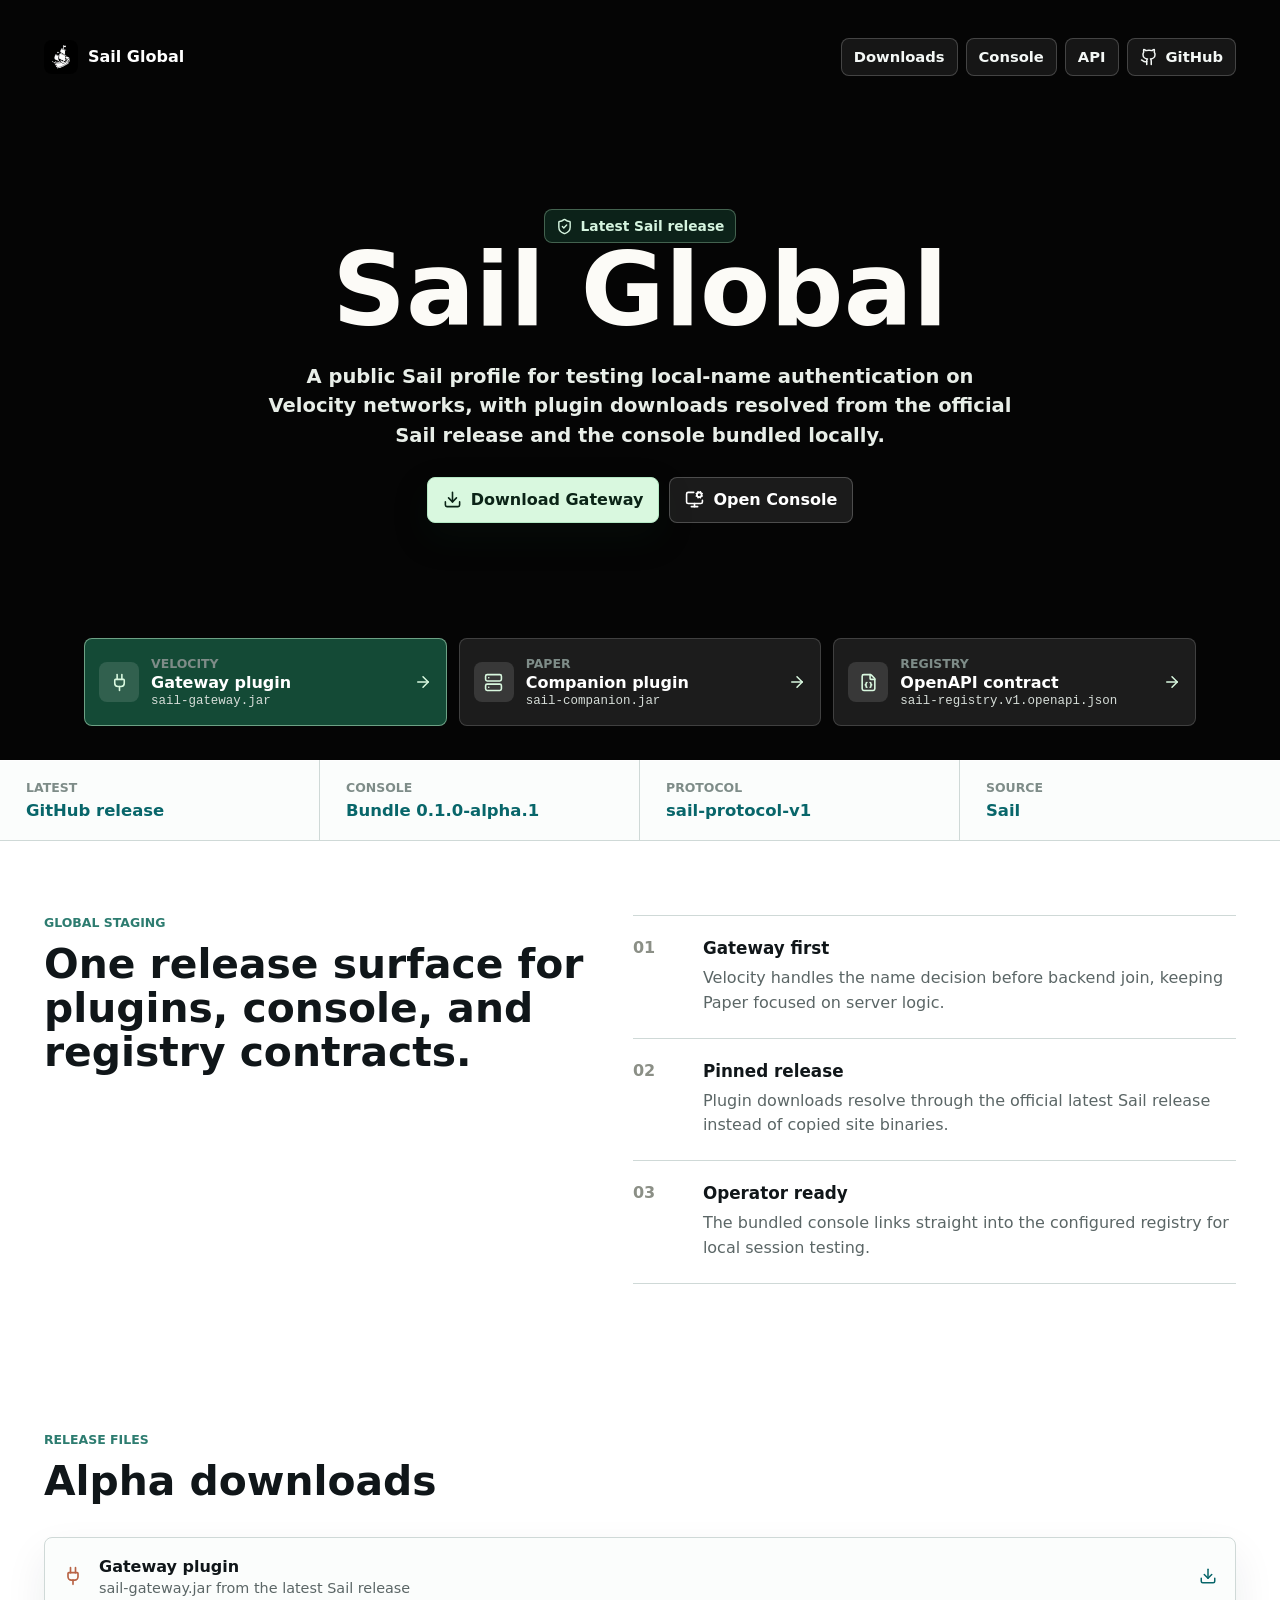
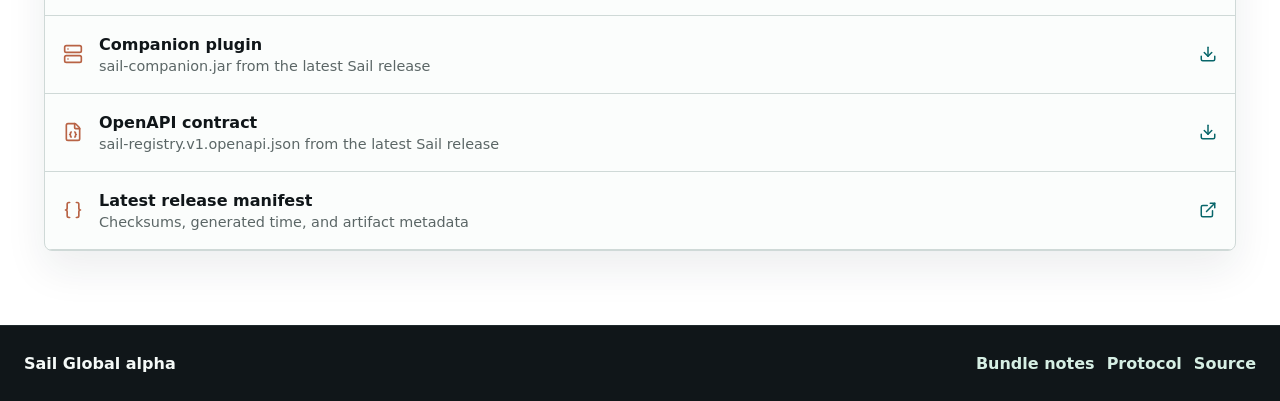
==== index.html @ 09963b5d "chore: move Global console route" ====
<!doctype html>
<html lang="en">
  <head>
    <meta charset="utf-8">
    <meta name="viewport" content="width=device-width, initial-scale=1">
    <title>Sail Global Alpha</title>
    <meta
      name="description"
      content="Sail Global alpha downloads, console link, registry API contract, and release manifest."
    >
    <script type="module" crossorigin src="./assets/index-FgKorI_f.js"></script>
    <link rel="stylesheet" crossorigin href="./assets/index-DKGaDXfi.css">
  </head>
  <body>
    <div id="root"></div>
  </body>
</html>
---- assets/index-DKGaDXfi.css ----
:root{color:#101619;--ink:#101619;--muted:#5b6666;--panel:#fbfdfc;--line:#cfd9d7;--teal:#08666a;--teal-strong:#064f54;--mint:#d9f8df;--rust:#b86345;--amber:#d1a443;font-synthesis:none;text-rendering:optimizelegibility;background:#fff;font-family:Inter,ui-sans-serif,system-ui,-apple-system,BlinkMacSystemFont,Segoe UI,sans-serif}*{box-sizing:border-box}html{scroll-behavior:smooth}body{min-width:320px;margin:0}a{color:inherit}button,input,textarea,select{font:inherit}.site-shell{background:#fff;min-height:100vh}.hero{color:#fcfbf7;isolation:isolate;background:#050505;min-height:760px;display:grid;position:relative;overflow:hidden}.navbar{justify-content:space-between;align-items:center;gap:20px;width:min(100%,1240px);margin:0 auto;padding:22px 24px;display:flex}.brand,.nav-links a,.hero-actions a,.download-tile,.release-strip a,.download-table a,.footer a{text-decoration:none}.brand{color:#fff;align-items:center;gap:10px;min-width:0;font-weight:820;display:inline-flex}.brand-logo{object-fit:cover;border-radius:8px;width:34px;height:34px}.nav-links{flex-wrap:wrap;justify-content:flex-end;gap:8px;display:flex}.nav-links a{color:#f4f8f6;background:#ffffff12;border:1px solid #fff3;border-radius:8px;justify-content:center;align-items:center;gap:8px;min-height:38px;padding:8px 12px;font-size:.92rem;font-weight:780;display:inline-flex}.nav-links a:hover,.nav-links a:focus-visible,.hero-actions a:hover,.hero-actions a:focus-visible,.download-tile:hover,.download-tile:focus-visible,.release-strip a:hover,.release-strip a:focus-visible,.download-table a:hover,.download-table a:focus-visible{outline:none;transform:translateY(-1px)}.hero-center{text-align:center;align-self:center;justify-items:center;width:min(100%,980px);margin:0 auto;padding:80px 24px 68px;display:grid}.release-chip{color:#d5f4df;background:#17463475;border:1px solid #aedeb857;border-radius:8px;align-items:center;gap:8px;min-height:34px;padding:7px 11px;font-size:.86rem;font-weight:820;display:inline-flex}h1,h2,h3,p{margin-top:0}h1{margin-bottom:0;font-size:6.4rem;line-height:.92}h2{margin-bottom:0;font-size:2.55rem;line-height:1.08}h3{margin-bottom:0;font-size:1.05rem}.hero-copy{color:#e8eee8;max-width:760px;margin:24px 0 0;font-size:1.22rem;font-weight:680;line-height:1.52}.hero-actions{flex-wrap:wrap;justify-content:center;gap:10px;margin-top:26px;display:flex}.hero-actions a{border-radius:8px;justify-content:center;align-items:center;gap:9px;min-height:46px;padding:11px 15px;font-weight:820;display:inline-flex}.primary-action{background:var(--mint);color:#0b2417;border:1px solid #b4e7c3;box-shadow:0 14px 34px #0b241738}.secondary-action{color:#fff;background:#ffffff17;border:1px solid #ffffff38}.download-ribbon{grid-template-columns:repeat(3,minmax(0,1fr));align-self:end;gap:12px;width:min(100%,1160px);margin:0 auto;padding:0 24px 34px;display:grid}.download-tile{color:#fff;background:#ffffff18;border:1px solid #ffffff29;border-radius:8px;grid-template-columns:auto minmax(0,1fr) auto;align-items:center;gap:12px;min-width:0;min-height:88px;padding:14px;transition:border-color .16s,background .16s,transform .16s;display:grid}.primary-download{background:#195e44c7;border-color:#b5e7c58f}.download-icon{color:#d9f8df;background:#ffffff1f;border-radius:8px;place-items:center;width:40px;height:40px;display:grid}.download-meta{gap:2px;min-width:0;display:grid}.download-meta small,.eyebrow,.release-strip span{color:#7e8c88;text-transform:uppercase;font-size:.78rem;font-weight:850}.download-meta strong{text-overflow:ellipsis;white-space:nowrap;overflow:hidden}.download-meta code{overflow-wrap:anywhere;color:#d6ddd8;font-family:SFMono-Regular,Consolas,Liberation Mono,monospace;font-size:.78rem}.tile-arrow{color:#d9f8df}.release-strip{border-bottom:1px solid var(--line);background:#fbfdfcf0;grid-template-columns:repeat(4,minmax(0,1fr));display:grid;box-shadow:inset 0 1px #ffffffc2}.release-strip a{border-right:1px solid var(--line);min-width:0;color:var(--ink);gap:6px;padding:20px 26px;transition:background .16s,transform .16s;display:grid}.release-strip a:last-child{border-right:0}.release-strip strong{overflow-wrap:anywhere;color:var(--teal);font-size:1.03rem}.split-section,.download-section{gap:34px;width:min(100%,1240px);margin:0 auto;padding:74px 24px;display:grid}.split-section{grid-template-columns:minmax(0,.92fr) minmax(360px,1fr);align-items:start}.section-heading{gap:12px;max-width:720px;display:grid}.section-heading h2{color:var(--ink)}.eyebrow{color:#2d7c70;margin-bottom:0}.flow-list{border-top:1px solid var(--line);display:grid}.flow-list article{border-bottom:1px solid var(--line);grid-template-columns:52px minmax(0,1fr);gap:18px;padding:22px 0;display:grid}.flow-list article>span{color:#8b8f86;font-weight:820}.flow-list p{color:var(--muted);margin:8px 0 0;line-height:1.55}.compact-heading{max-width:620px}.download-table{border:1px solid var(--line);background:var(--panel);border-radius:8px;display:grid;overflow:hidden;box-shadow:0 18px 42px #1f2c2d14}.download-table a{border-bottom:1px solid var(--line);min-width:0;color:var(--ink);grid-template-columns:auto minmax(0,1fr) auto;align-items:center;gap:16px;padding:19px 18px;transition:background .16s,transform .16s;display:grid}.download-table a:hover,.download-table a:focus-visible{background:#f5faf8}.download-table svg:first-child{color:var(--rust)}.download-table span{gap:4px;min-width:0;display:grid}.download-table small{overflow-wrap:anywhere;color:var(--muted);font-size:.9rem}.download-table a>svg:last-child{color:var(--teal)}.footer{color:#f5faf8;background:#101619;border-top:1px solid #1e292c;justify-content:space-between;align-items:center;gap:18px;padding:28px 24px;display:flex}.footer>span{font-weight:820}.footer nav{flex-wrap:wrap;justify-content:flex-end;gap:12px;display:flex}.footer a{color:#d6efe4;font-weight:760}@media (width<=920px){h1{font-size:4.8rem}h2{font-size:2.15rem}.download-ribbon,.release-strip,.split-section{grid-template-columns:1fr}.release-strip a{border-right:0;border-bottom:1px solid var(--line)}.release-strip a:last-child{border-bottom:0}}@media (width<=620px){.hero{min-height:820px}.navbar{align-items:flex-start;padding:16px}.brand span:last-child{display:none}.nav-links{gap:6px}.nav-links a{min-height:36px;padding:7px 9px;font-size:.86rem}.nav-icon-link span{display:none}.hero-center{padding:54px 16px 42px}h1{font-size:3.7rem}h2{font-size:1.8rem}.hero-copy{font-size:1.04rem}.hero-actions,.hero-actions a,.download-tile{width:100%}.download-ribbon{padding:0 16px 26px}.download-tile{grid-template-columns:auto minmax(0,1fr)}.tile-arrow{display:none}.split-section,.download-section{padding:54px 16px}.flow-list article{grid-template-columns:1fr}.footer{display:grid}.footer nav{justify-content:flex-start}}
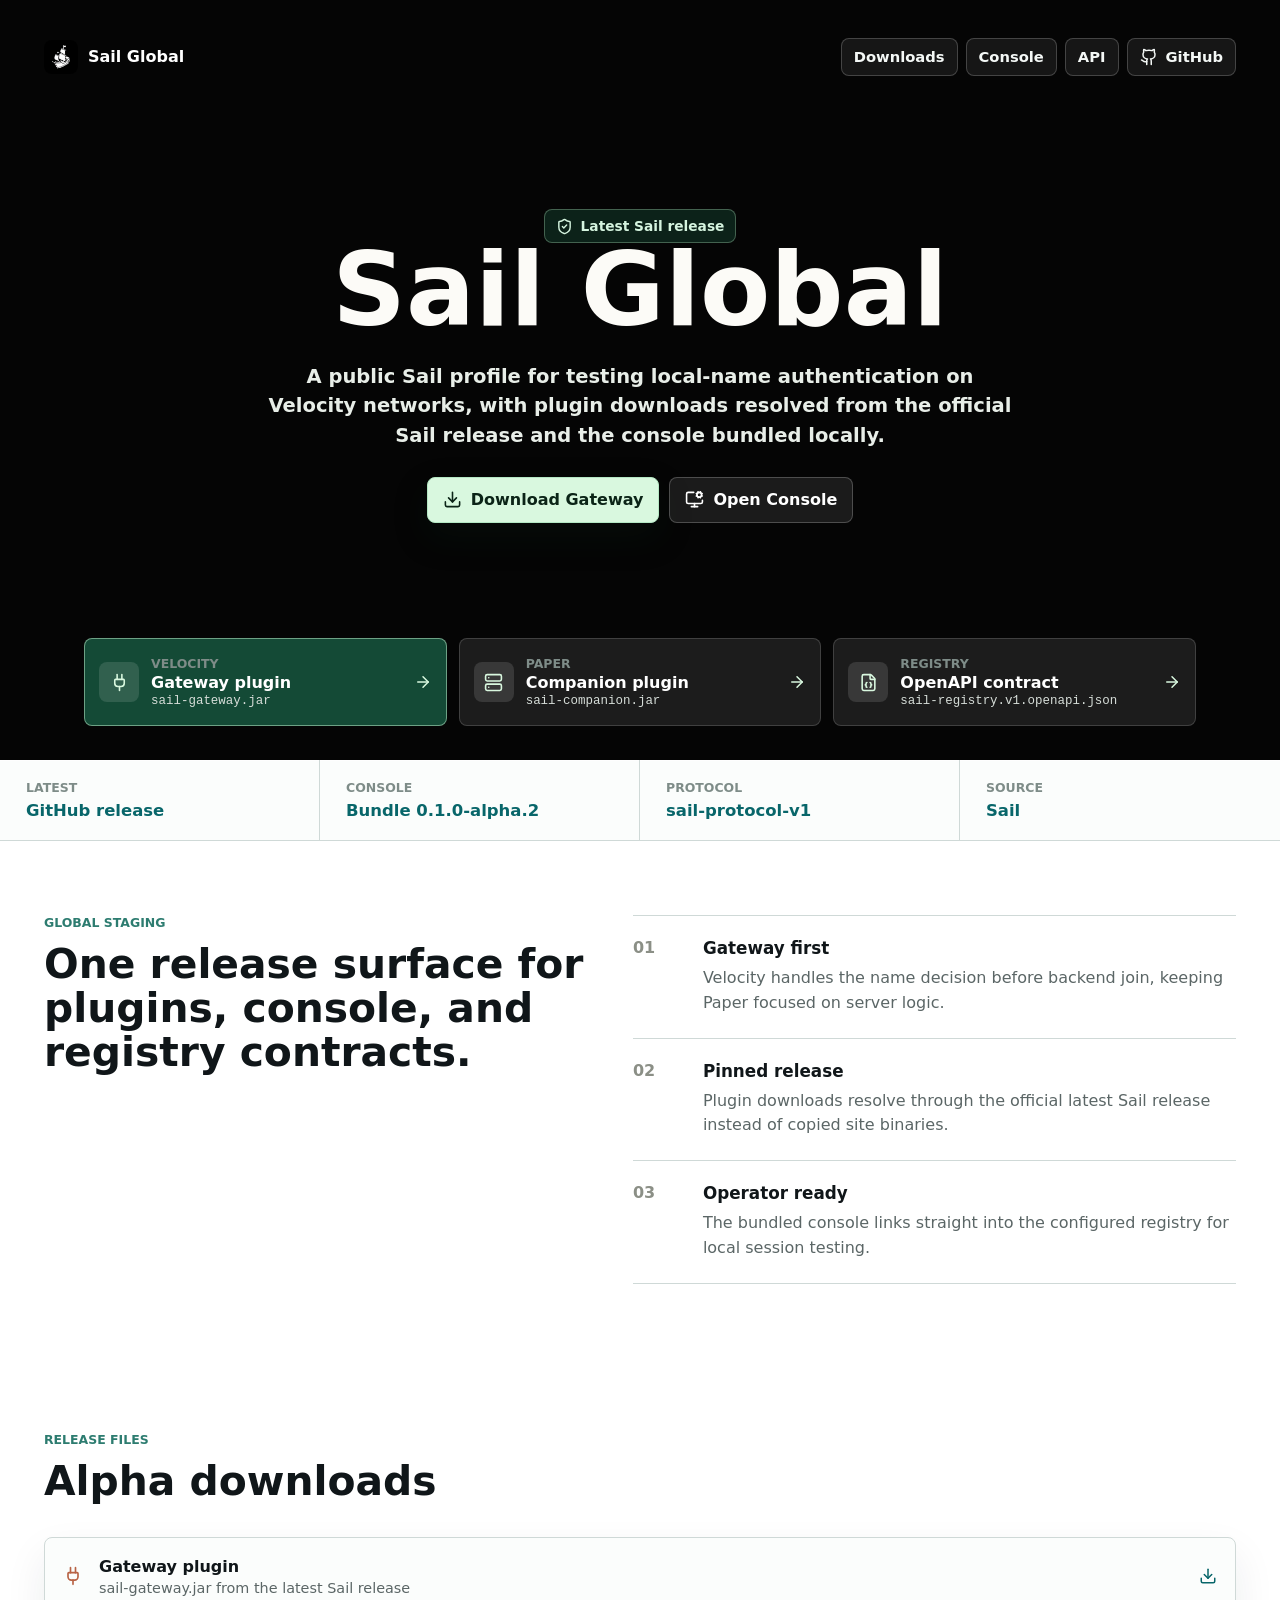
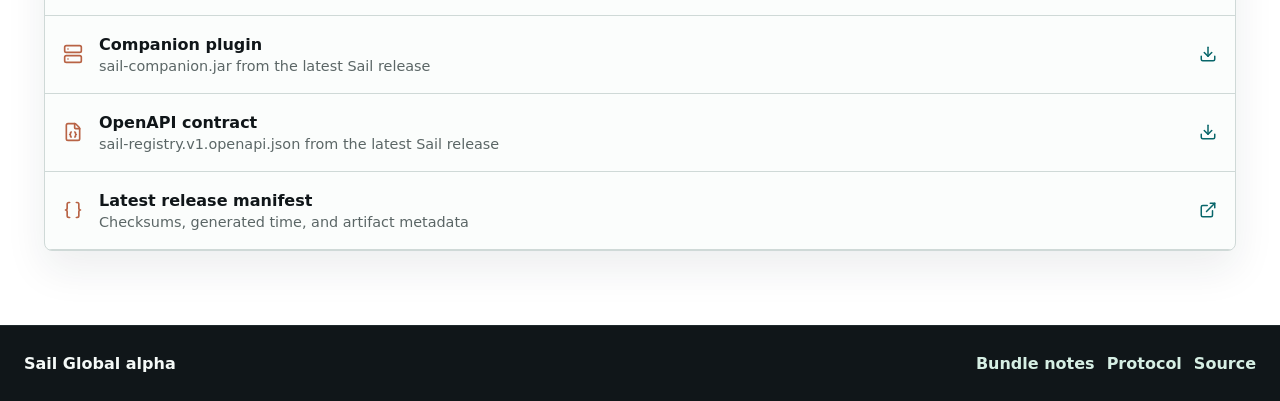
==== commit 56bda5c7: "chore: publish Sail Global alpha 2" ====
--- a/index.html
+++ b/index.html
@@ -8,7 +8,7 @@
       name="description"
       content="Sail Global alpha downloads, console link, registry API contract, and release manifest."
     >
-    <script type="module" crossorigin src="./assets/index-FgKorI_f.js"></script>
+    <script type="module" crossorigin src="./assets/index-DZH5ip3Q.js"></script>
     <link rel="stylesheet" crossorigin href="./assets/index-DKGaDXfi.css">
   </head>
   <body>
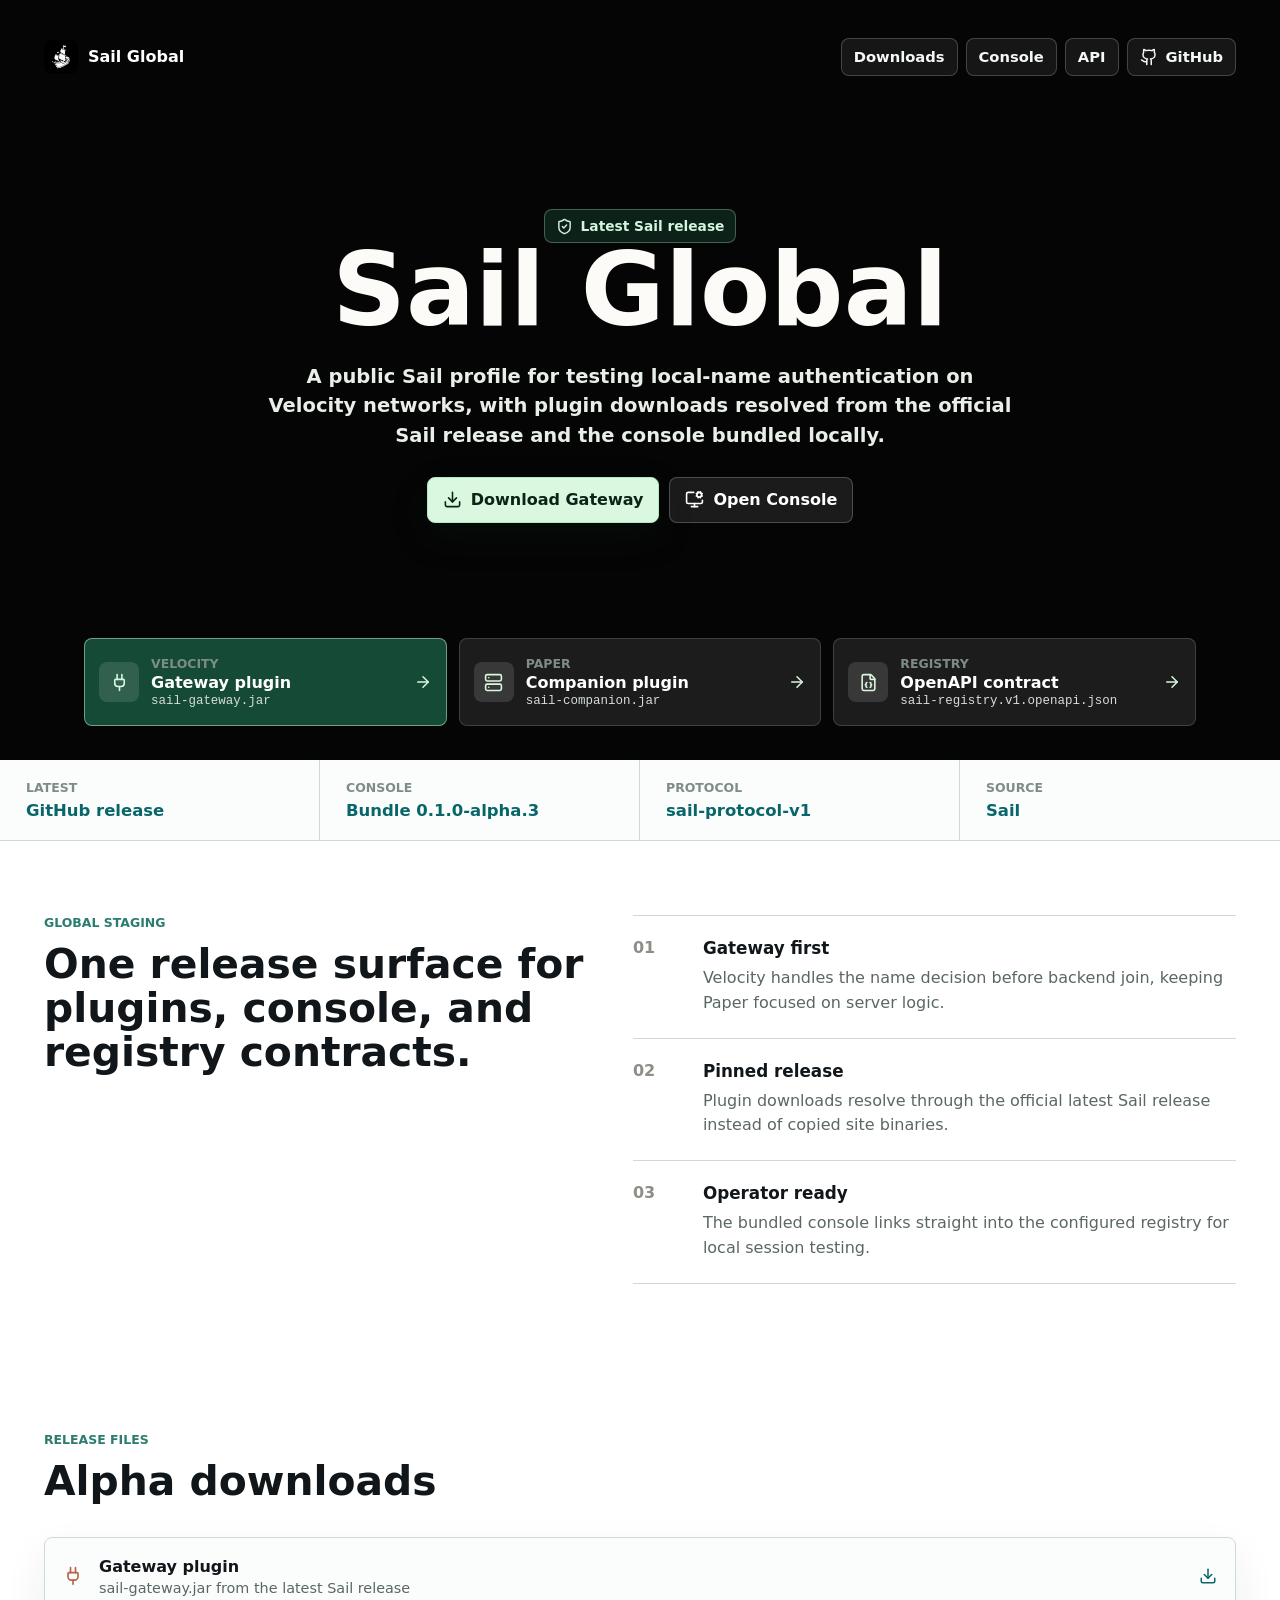
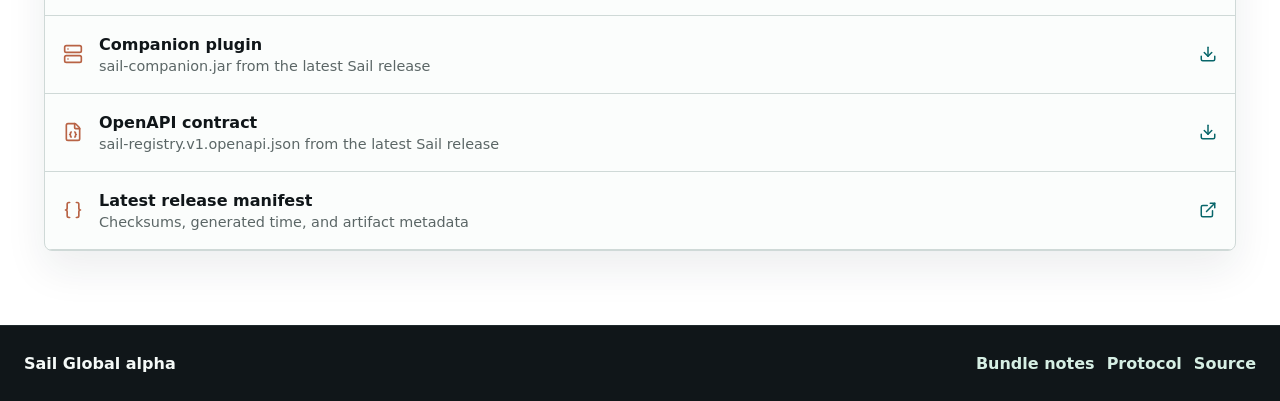
==== commit 3a7cfd20: "chore: publish Sail Global alpha 3" ====
--- a/index.html
+++ b/index.html
@@ -8,7 +8,7 @@
       name="description"
       content="Sail Global alpha downloads, console link, registry API contract, and release manifest."
     >
-    <script type="module" crossorigin src="./assets/index-DZH5ip3Q.js"></script>
+    <script type="module" crossorigin src="./assets/index-B1LOwJ4p.js"></script>
     <link rel="stylesheet" crossorigin href="./assets/index-DKGaDXfi.css">
   </head>
   <body>
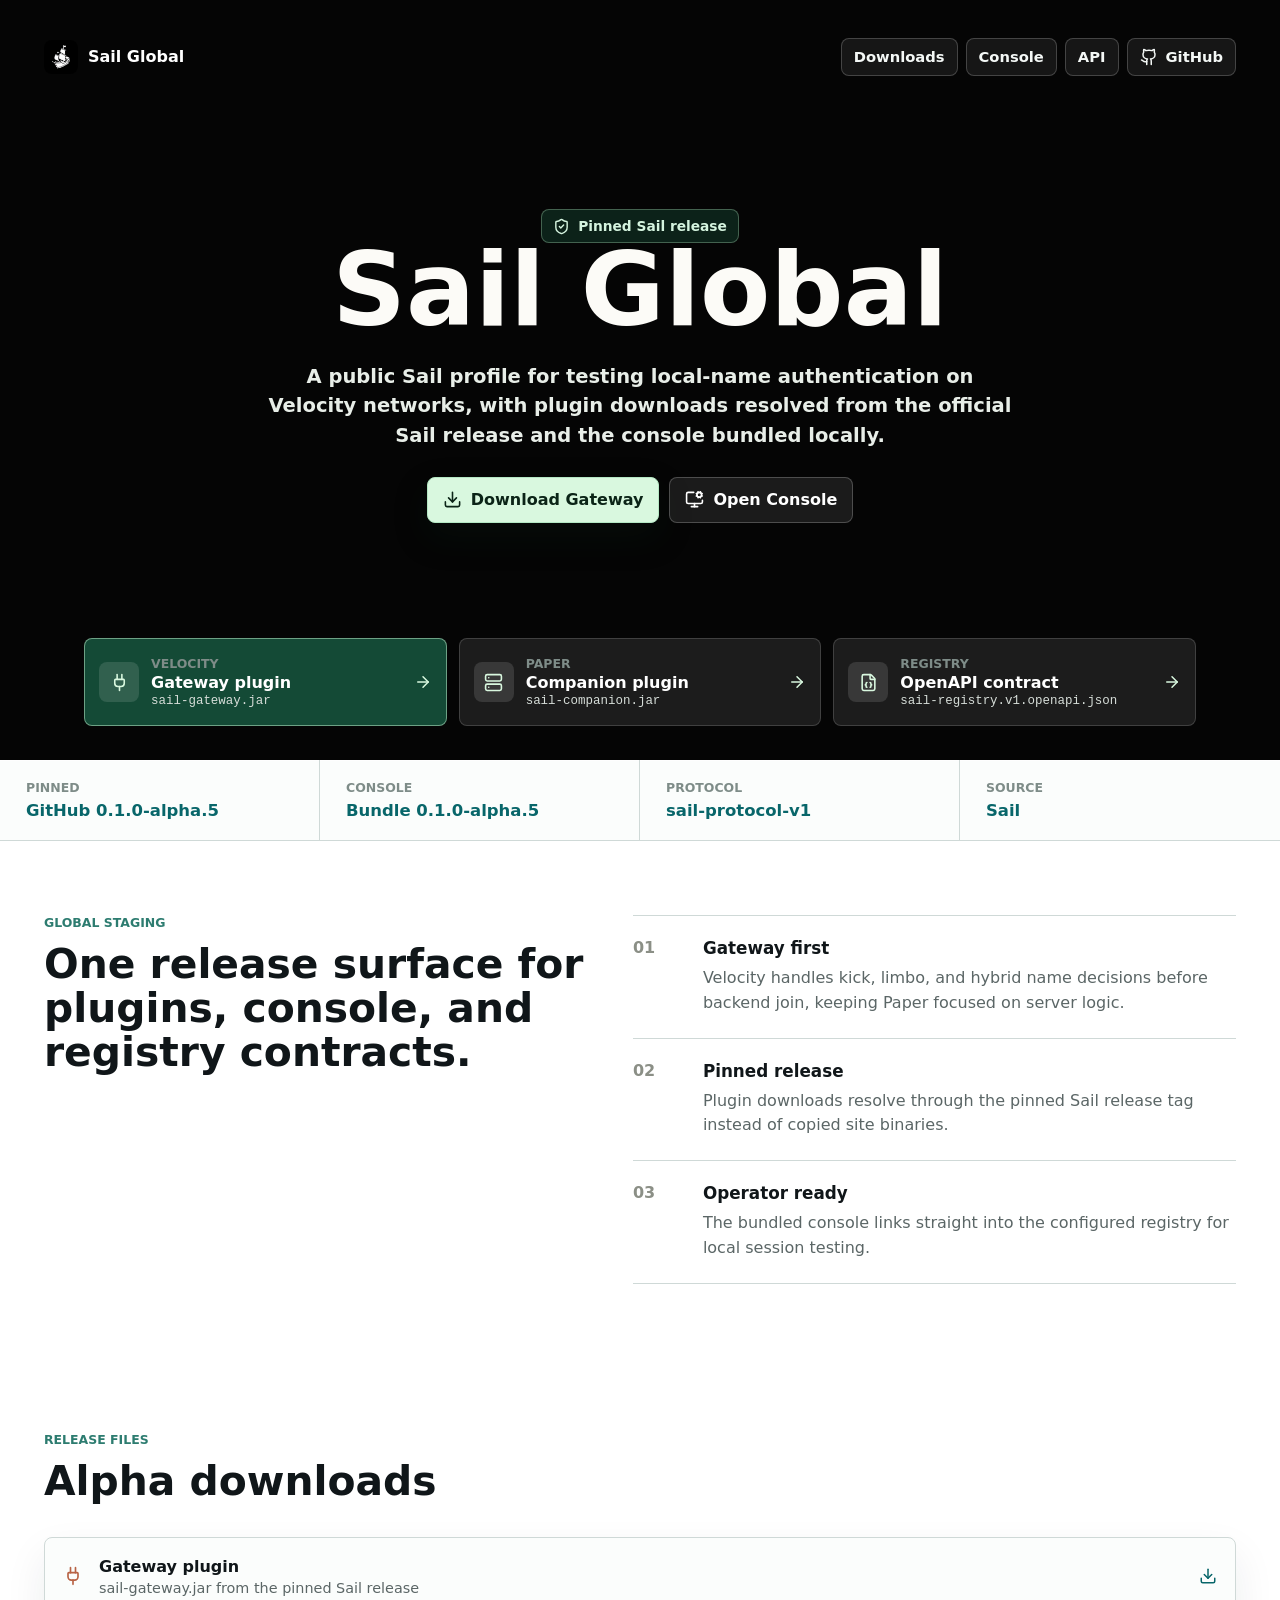
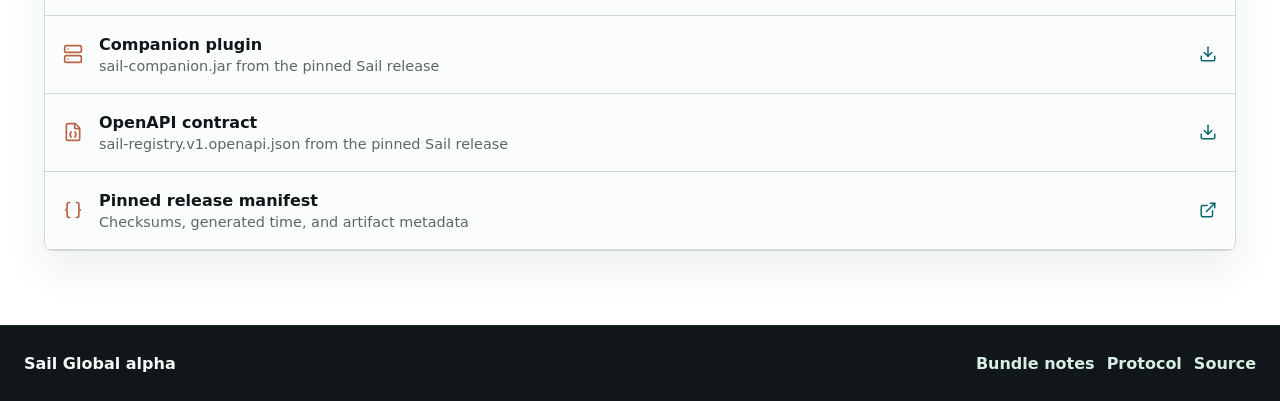
==== commit 26304a9c: "chore: refresh Sail release page" ====
--- a/index.html
+++ b/index.html
@@ -8,7 +8,7 @@
       name="description"
       content="Sail Global alpha downloads, console link, registry API contract, and release manifest."
     >
-    <script type="module" crossorigin src="./assets/index-B1LOwJ4p.js"></script>
+    <script type="module" crossorigin src="./assets/index-D1WFOIyv.js"></script>
     <link rel="stylesheet" crossorigin href="./assets/index-DKGaDXfi.css">
   </head>
   <body>
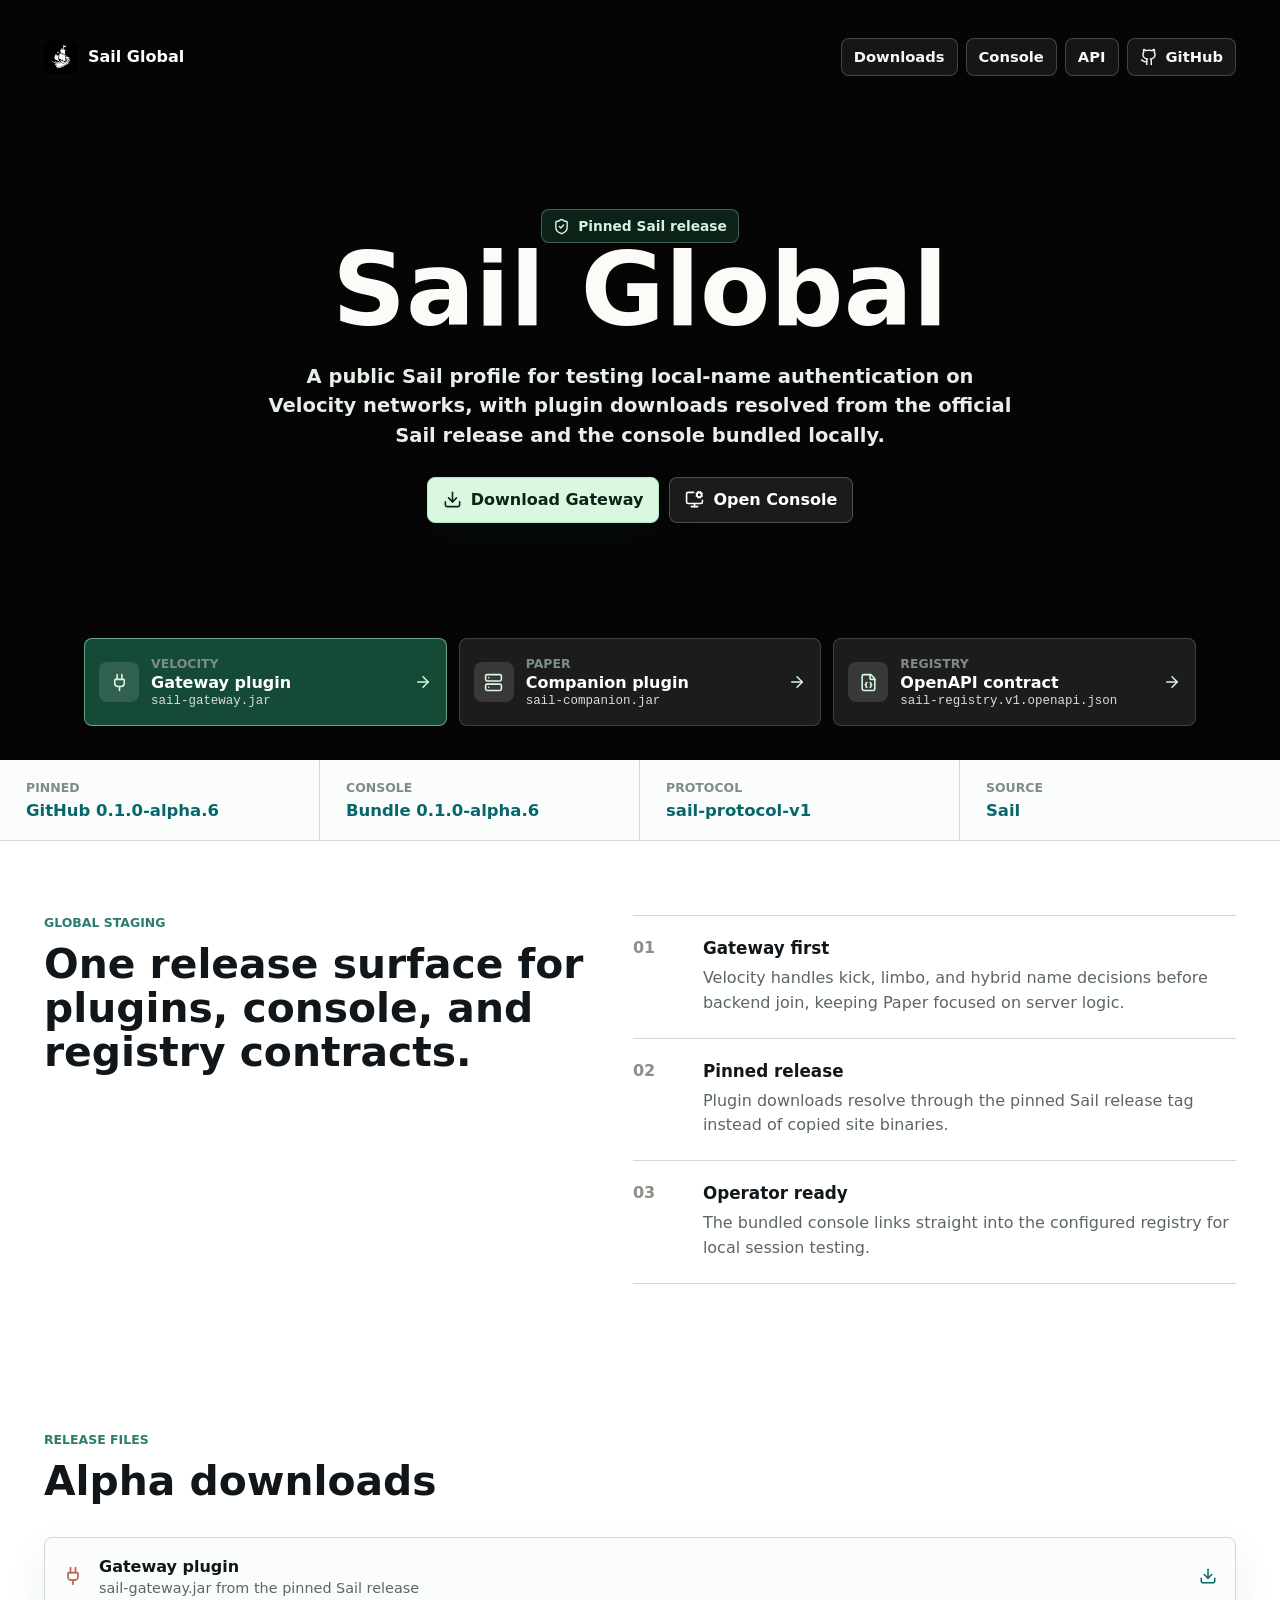
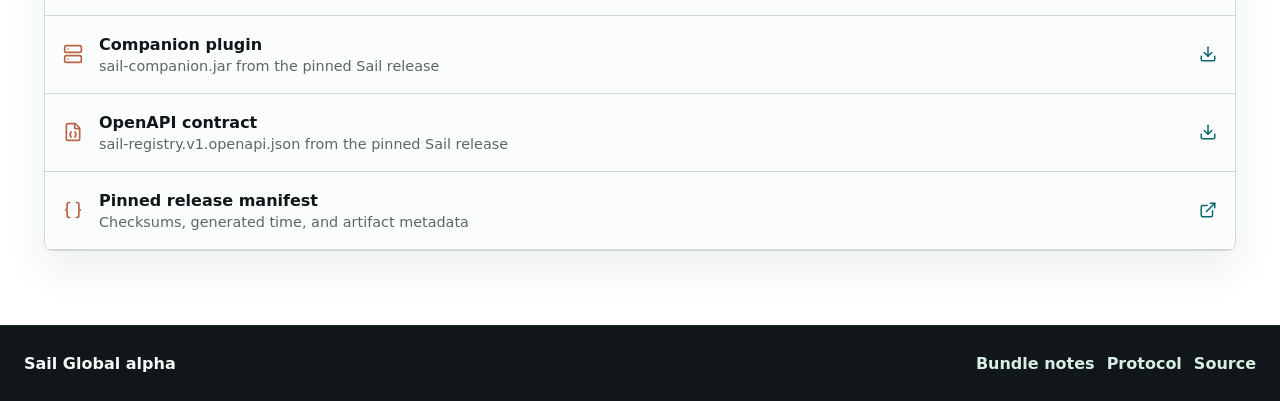
==== commit 298c8e76: "chore: publish Sail alpha 6 site" ====
--- a/index.html
+++ b/index.html
@@ -8,7 +8,7 @@
       name="description"
       content="Sail Global alpha downloads, console link, registry API contract, and release manifest."
     >
-    <script type="module" crossorigin src="./assets/index-D1WFOIyv.js"></script>
+    <script type="module" crossorigin src="./assets/index-4PzxWj0h.js"></script>
     <link rel="stylesheet" crossorigin href="./assets/index-DKGaDXfi.css">
   </head>
   <body>
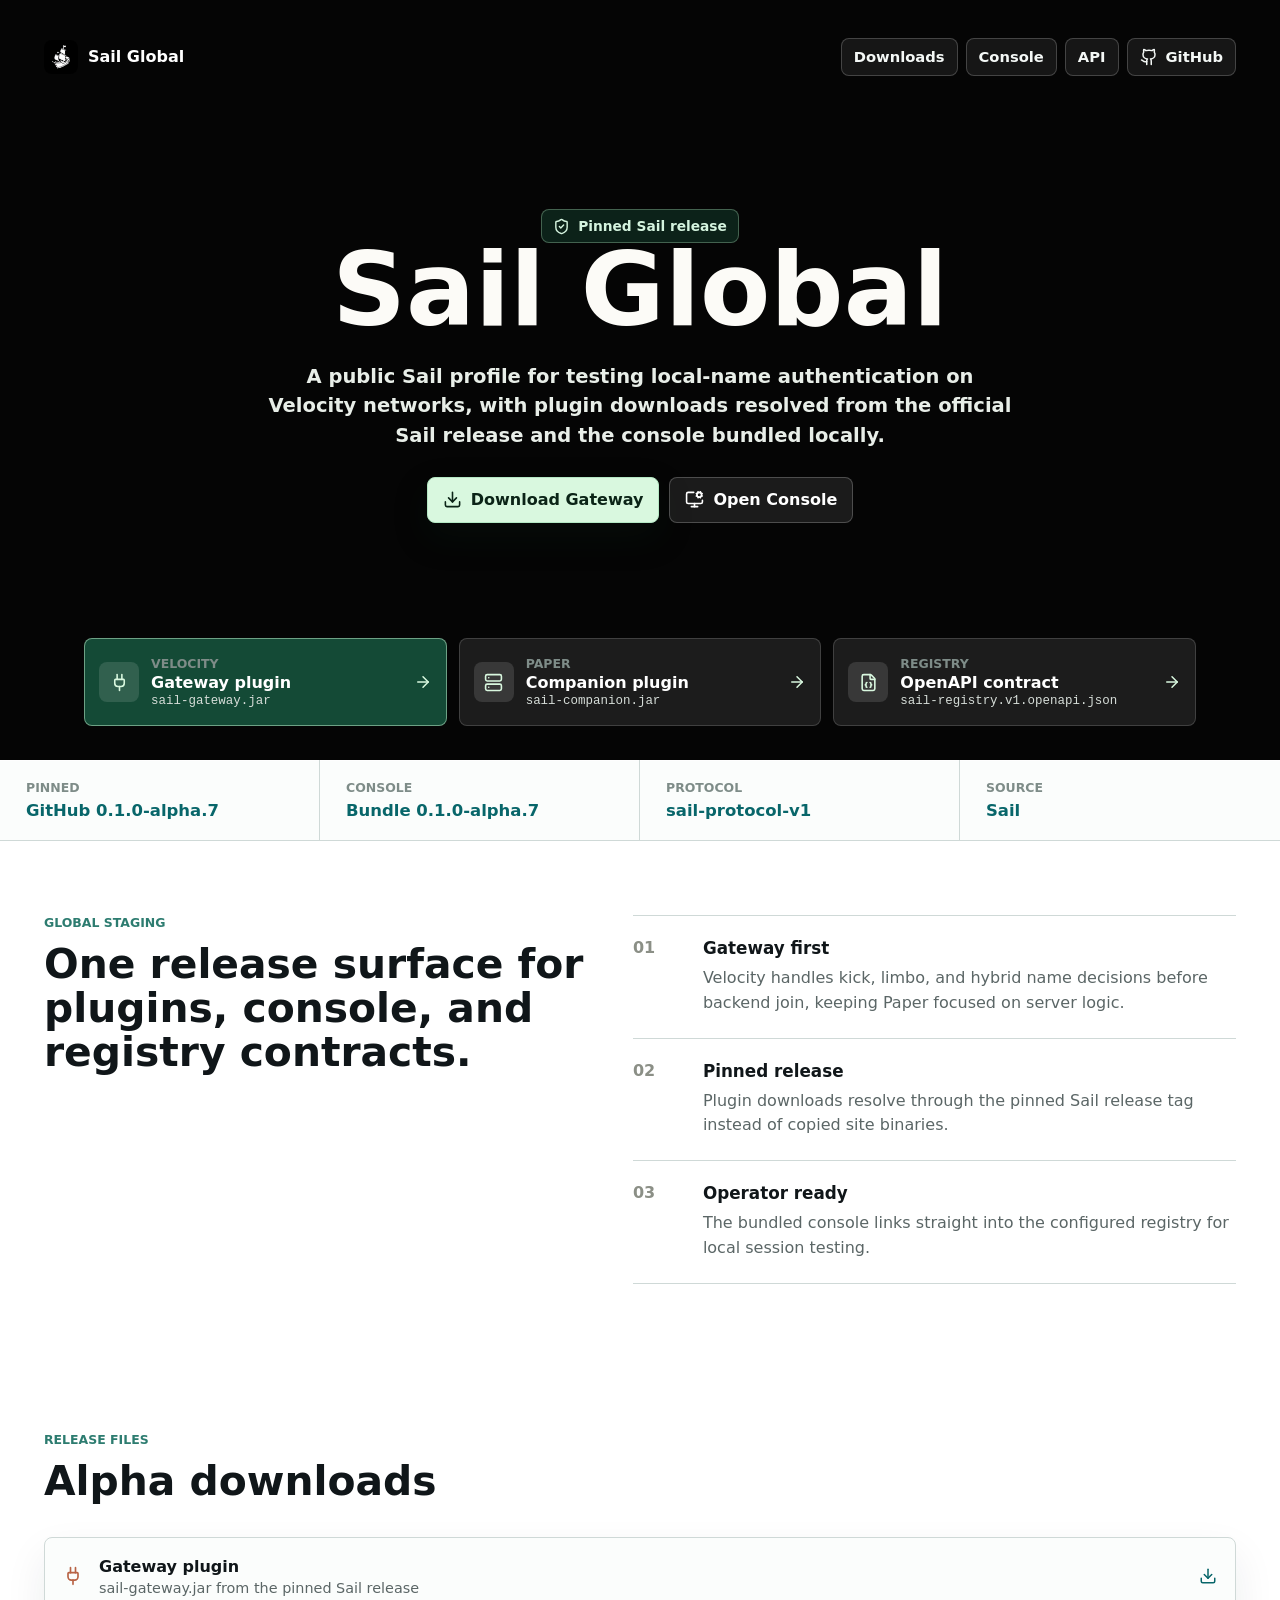
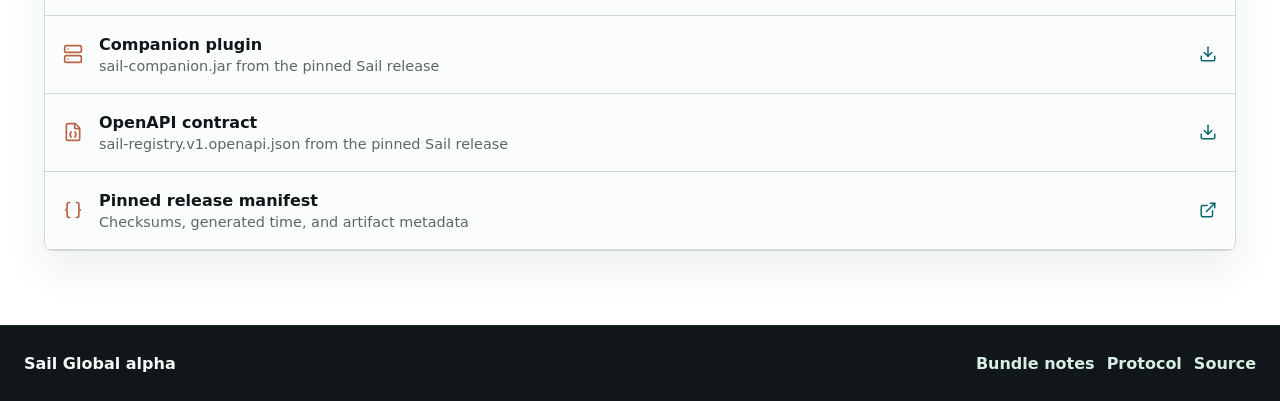
==== commit 18ddf72d: "release: update to Sail v0.1.0-alpha.7" ====
--- a/index.html
+++ b/index.html
@@ -1,17 +1,18 @@
-<!doctype html>
-<html lang="en">
-  <head>
-    <meta charset="utf-8">
-    <meta name="viewport" content="width=device-width, initial-scale=1">
-    <title>Sail Global Alpha</title>
-    <meta
-      name="description"
-      content="Sail Global alpha downloads, console link, registry API contract, and release manifest."
-    >
-    <script type="module" crossorigin src="./assets/index-4PzxWj0h.js"></script>
+<!doctype html>
+<html lang="en">
+  <head>
+    <meta charset="utf-8">
+    <meta name="viewport" content="width=device-width, initial-scale=1">
+    <title>Sail Global Alpha</title>
+    <meta
+      name="description"
+      content="Sail Global alpha downloads, console link, registry API contract, and release manifest."
+    >
+    <script type="module" crossorigin src="./assets/index-CP9R7z4S.js"></script>
     <link rel="stylesheet" crossorigin href="./assets/index-DKGaDXfi.css">
-  </head>
-  <body>
-    <div id="root"></div>
-  </body>
-</html>
+  </head>
+  <body>
+    <div id="root"></div>+
+  </body>
+</html>
